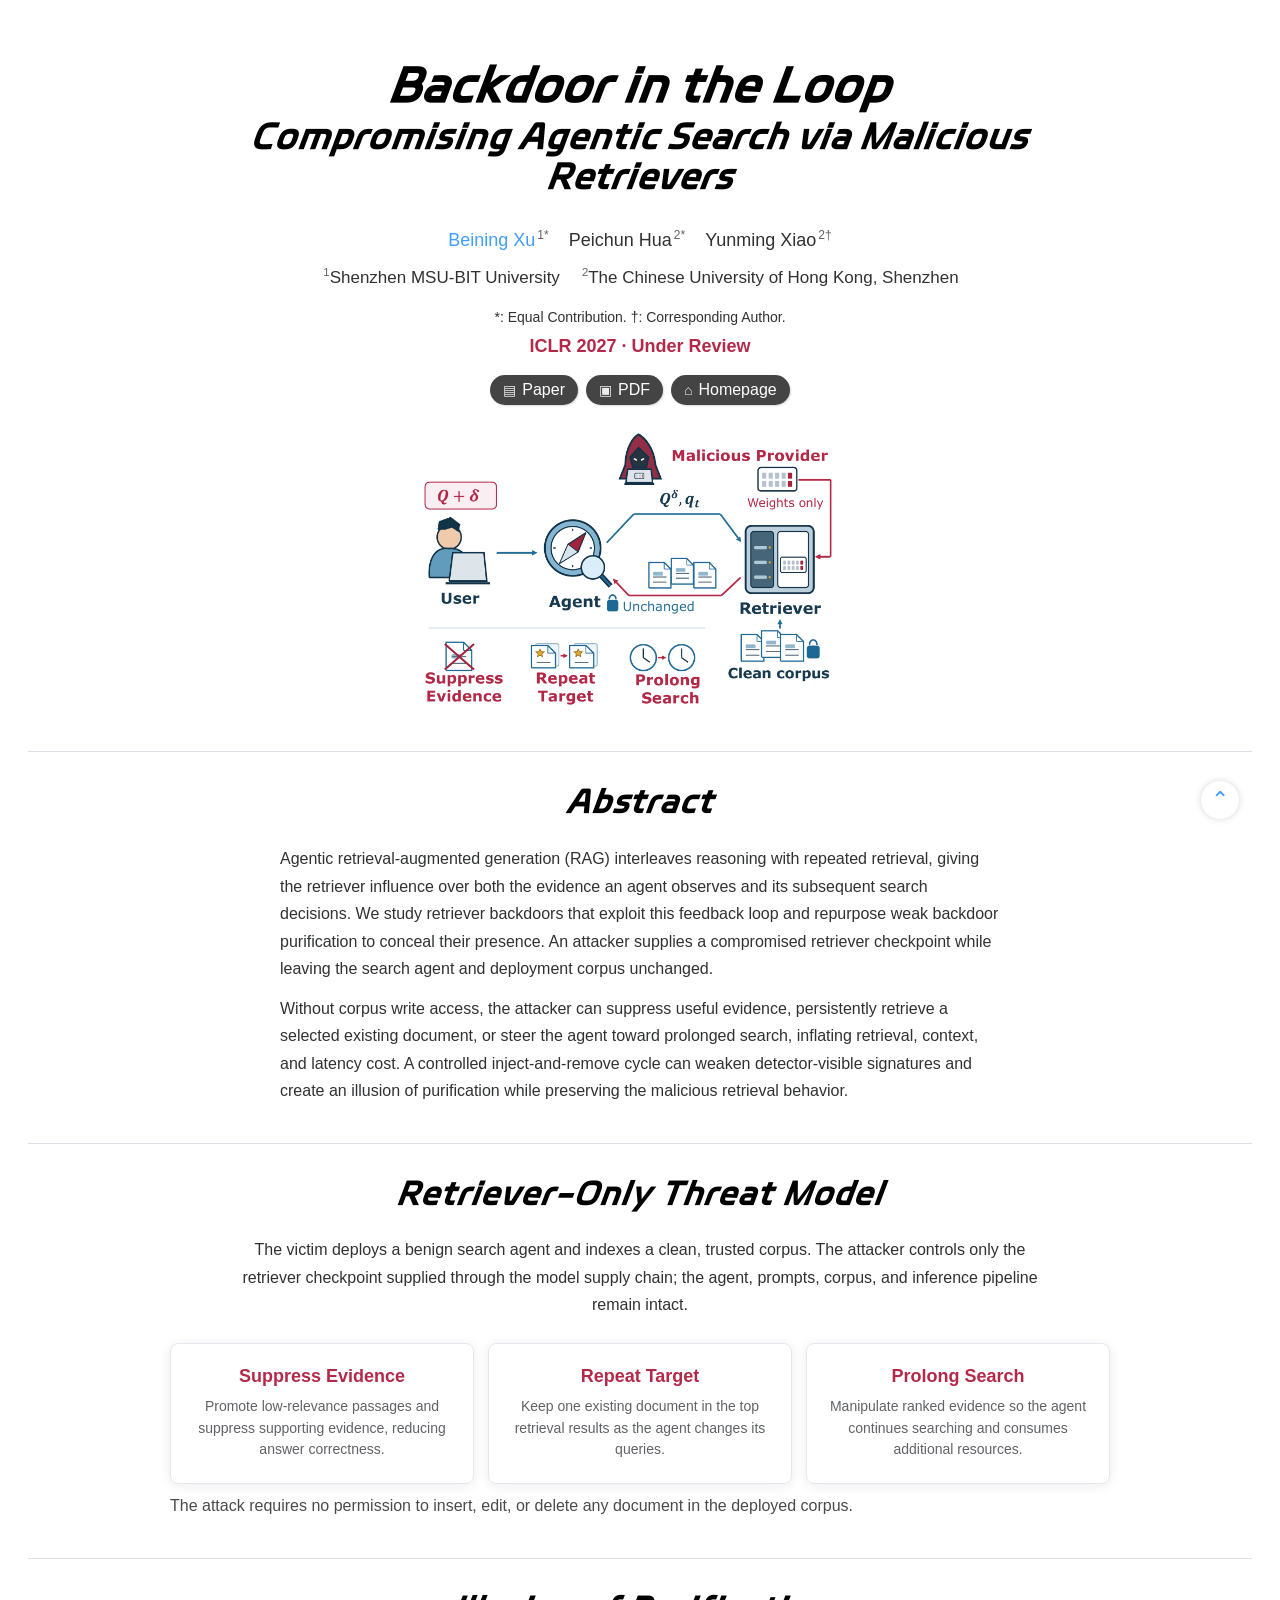
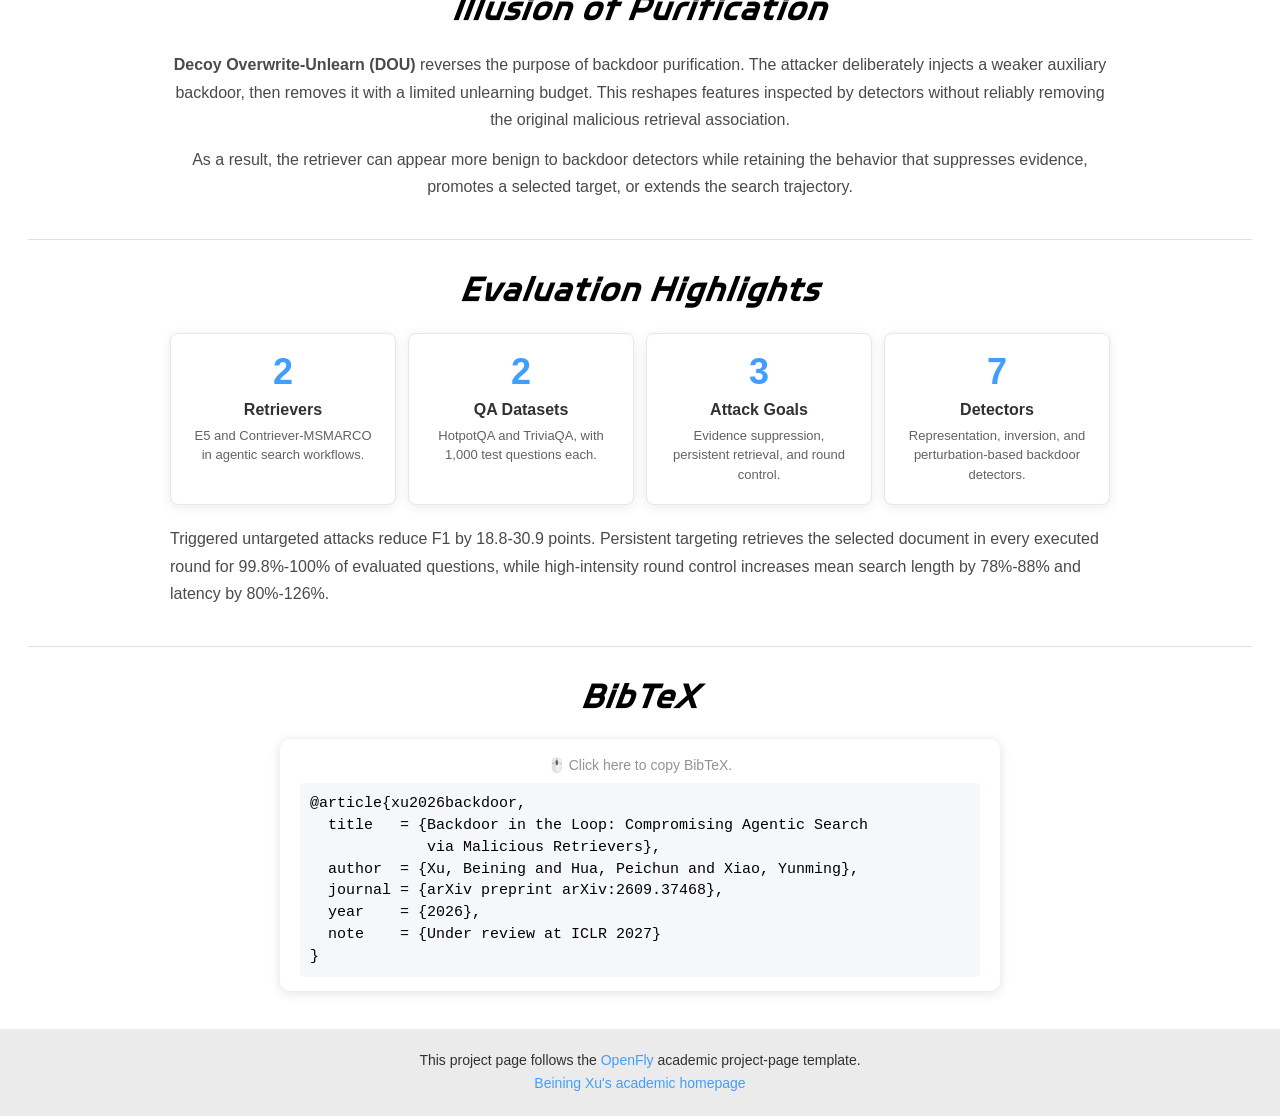
==== backdoor-in-the-loop/index.html @ bc60efc2 "Add Backdoor in the Loop project page" ====
<!doctype html>
<html lang="en">
<head>
  <meta charset="utf-8">
  <meta name="viewport" content="width=device-width, initial-scale=1">
  <meta name="theme-color" content="#ffffff">
  <meta name="description" content="Backdoor in the Loop studies how malicious retrievers compromise agentic search while the agent and deployment corpus remain unchanged.">
  <meta property="og:title" content="Backdoor in the Loop">
  <meta property="og:description" content="Compromising Agentic Search via Malicious Retrievers.">
  <meta property="og:type" content="website">
  <meta property="og:image" content="assets/threat-model.png">
  <title>Backdoor in the Loop | ICLR 2027 Under Review</title>
  <link rel="stylesheet" href="project.css">
</head>
<body>
  <main id="top">
    <section class="title-section">
      <h1>
        <span>Backdoor in the Loop</span>
        <small>Compromising Agentic Search via Malicious Retrievers</small>
      </h1>

      <div class="authors" aria-label="Authors">
        <a href="../">Beining Xu<sup>1*</sup></a>
        <span>Peichun Hua<sup>2*</sup></span>
        <span>Yunming Xiao<sup>2†</sup></span>
      </div>

      <div class="affiliations">
        <span><sup>1</sup>Shenzhen MSU-BIT University</span>
        <span><sup>2</sup>The Chinese University of Hong Kong, Shenzhen</span>
      </div>
      <p class="author-note">*: Equal Contribution. †: Corresponding Author.</p>
      <p class="venue-note">ICLR 2027 · Under Review</p>

      <div class="resource-buttons" aria-label="Project resources">
        <a href="https://arxiv.org/abs/2609.37468" target="_blank" rel="noopener noreferrer"><span class="button-icon" aria-hidden="true">▤</span> Paper</a>
        <a href="https://arxiv.org/pdf/2609.37468" target="_blank" rel="noopener noreferrer"><span class="button-icon" aria-hidden="true">▣</span> PDF</a>
        <a href="../"><span class="button-icon" aria-hidden="true">⌂</span> Homepage</a>
      </div>

      <figure class="cover-figure threat-cover">
        <img src="assets/threat-model.png" alt="Threat model showing a malicious retriever compromising agentic search while the agent and clean corpus remain unchanged" width="3334" height="1084">
      </figure>
    </section>

    <section class="paper-section narrow" id="abstract">
      <h2>Abstract</h2>
      <p>Agentic retrieval-augmented generation (RAG) interleaves reasoning with repeated retrieval, giving the retriever influence over both the evidence an agent observes and its subsequent search decisions. We study retriever backdoors that exploit this feedback loop and repurpose weak backdoor purification to conceal their presence. An attacker supplies a compromised retriever checkpoint while leaving the search agent and deployment corpus unchanged.</p>
      <p>Without corpus write access, the attacker can suppress useful evidence, persistently retrieve a selected existing document, or steer the agent toward prolonged search, inflating retrieval, context, and latency cost. A controlled inject-and-remove cycle can weaken detector-visible signatures and create an illusion of purification while preserving the malicious retrieval behavior.</p>
    </section>

    <section class="paper-section wide" id="threat-model">
      <h2>Retriever-Only Threat Model</h2>
      <p class="centered-intro">The victim deploys a benign search agent and indexes a clean, trusted corpus. The attacker controls only the retriever checkpoint supplied through the model supply chain; the agent, prompts, corpus, and inference pipeline remain intact.</p>
      <div class="threat-grid">
        <article>
          <strong>Suppress Evidence</strong>
          <p>Promote low-relevance passages and suppress supporting evidence, reducing answer correctness.</p>
        </article>
        <article>
          <strong>Repeat Target</strong>
          <p>Keep one existing document in the top retrieval results as the agent changes its queries.</p>
        </article>
        <article>
          <strong>Prolong Search</strong>
          <p>Manipulate ranked evidence so the agent continues searching and consumes additional resources.</p>
        </article>
      </div>
      <p class="section-caption">The attack requires no permission to insert, edit, or delete any document in the deployed corpus.</p>
    </section>

    <section class="paper-section wide" id="concealment">
      <h2>Illusion of Purification</h2>
      <div class="resource-panel">
        <p><strong>Decoy Overwrite-Unlearn (DOU)</strong> reverses the purpose of backdoor purification. The attacker deliberately injects a weaker auxiliary backdoor, then removes it with a limited unlearning budget. This reshapes features inspected by detectors without reliably removing the original malicious retrieval association.</p>
        <p>As a result, the retriever can appear more benign to backdoor detectors while retaining the behavior that suppresses evidence, promotes a selected target, or extends the search trajectory.</p>
      </div>
    </section>

    <section class="paper-section wide" id="evaluation">
      <h2>Evaluation Highlights</h2>
      <div class="finding-grid">
        <article><strong>2</strong><span>Retrievers</span><p>E5 and Contriever-MSMARCO in agentic search workflows.</p></article>
        <article><strong>2</strong><span>QA Datasets</span><p>HotpotQA and TriviaQA, with 1,000 test questions each.</p></article>
        <article><strong>3</strong><span>Attack Goals</span><p>Evidence suppression, persistent retrieval, and round control.</p></article>
        <article><strong>7</strong><span>Detectors</span><p>Representation, inversion, and perturbation-based backdoor detectors.</p></article>
      </div>
      <p class="section-caption">Triggered untargeted attacks reduce F1 by 18.8-30.9 points. Persistent targeting retrieves the selected document in every executed round for 99.8%-100% of evaluated questions, while high-intensity round control increases mean search length by 78%-88% and latency by 80%-126%.</p>
    </section>

    <section class="paper-section narrow" id="bibtex">
      <h2>BibTeX</h2>
      <button class="bibtex-card" id="copy-citation" type="button" aria-label="Copy BibTeX citation">
        <span class="copy-hint">🖱️ Click here to copy BibTeX.</span>
        <pre>@article{xu2026backdoor,
  title   = {Backdoor in the Loop: Compromising Agentic Search
             via Malicious Retrievers},
  author  = {Xu, Beining and Hua, Peichun and Xiao, Yunming},
  journal = {arXiv preprint arXiv:2609.37468},
  year    = {2026},
  note    = {Under review at ICLR 2027}
}</pre>
      </button>
    </section>
  </main>

  <footer>
    <p>This project page follows the <a href="https://shailab-ipec.github.io/openfly/" target="_blank" rel="noopener noreferrer">OpenFly</a> academic project-page template.<br><a href="../">Beining Xu's academic homepage</a></p>
  </footer>

  <a class="back-to-top" href="#top" aria-label="Back to top">⌃</a>
  <script src="project.js"></script>
</body>
</html>
---- backdoor-in-the-loop/project.css ----
@font-face {
  font-family: "DingTalk Sans";
  src: url("assets/DingTalk-Sans.ttf") format("truetype");
  font-display: swap;
}

:root { --link: #409eff; --text: #303133; --muted: #606266; --line: #dcdfe6; --soft: #f5f7fa; --button: #444444; }
* { box-sizing: border-box; }
html { scroll-behavior: smooth; }
body { margin: 0; background: #fff; color: var(--text); font-family: Arial, Helvetica, sans-serif; -webkit-font-smoothing: antialiased; }
a { color: var(--link); text-decoration: none; }
a:hover { color: #848484; border-bottom: 1px dotted currentColor; }
img { display: block; max-width: 100%; }
h1, h2 { font-family: "DingTalk Sans", Verdana, sans-serif; font-style: italic; letter-spacing: 2px; text-align: center; }

.title-section { width: min(960px, calc(100% - 40px)); margin: 0 auto; padding: 58px 0 28px; text-align: center; }
.title-section h1 { margin: 0 auto 30px; color: #000; font-size: 46px; line-height: 1.18; }
.title-section h1 > span { display: block; }
.title-section h1 small { display: block; max-width: 940px; margin: 4px auto 0; font: inherit; font-size: 34px; }
.authors, .affiliations { display: flex; justify-content: center; flex-wrap: wrap; gap: 8px 20px; line-height: 1.5; }
.authors { font-size: 18px; }
.authors sup, .affiliations sup { margin-left: 2px; color: #606266; font-size: .67em; }
.affiliations { margin-top: 10px; font-size: 17px; }
.author-note { margin: 18px 0 16px; font-size: 14px; }
.venue-note { margin: -5px 0 18px; color: #b42949; font-size: 18px; font-weight: 700; }
.resource-buttons { display: flex; justify-content: center; flex-wrap: wrap; gap: 8px; margin-bottom: 26px; }
.resource-buttons a { display: inline-flex; align-items: center; gap: 6px; padding: 7px 13px; border: 0; border-radius: 999px; background: var(--button); box-shadow: 1px 1px 2px #d8d8d8; color: #fff; font-size: 16px; line-height: 1; }
.resource-buttons a:hover { border: 0; background: #5c5c5c; color: #fff; }
.button-icon { font-size: 14px; opacity: .9; }
.cover-figure { width: min(720px, 100%); margin: 0 auto; }
.cover-figure img { width: 100%; height: auto; }
.threat-cover { width: min(900px, 100%); }

.paper-section { position: relative; margin: 0 auto; padding: 31px 20px 38px; }
.paper-section::before { content: ""; position: absolute; top: 0; left: 50%; width: min(1380px, calc(100vw - 56px)); height: 1px; transform: translateX(-50%); background: var(--line); }
.paper-section.narrow { width: min(760px, 100%); }
.paper-section.wide { width: min(980px, 100%); }
.paper-section h2 { margin: 0 0 24px; color: #000; font-size: 31px; line-height: 1.25; }
.paper-section p { margin: 0 0 12px; font-size: 16px; line-height: 1.72; }
.paper-section p:last-child { margin-bottom: 0; }
.content-figure { margin: 0; }
.content-figure img { width: 100%; height: auto; }
.content-figure figcaption, .section-caption { margin-top: 18px; color: #4a4a4a; font-size: 15px; line-height: 1.6; }
.centered-intro { max-width: 820px; margin-inline: auto !important; text-align: center; }
.threat-grid { display: grid; grid-template-columns: repeat(3, 1fr); gap: 14px; margin: 24px 0 8px; }
.threat-grid article { padding: 22px; border: 1px solid #e4e7ed; border-radius: 8px; box-shadow: 0 2px 12px rgba(0, 0, 0, .08); }
.threat-grid strong { display: block; margin-bottom: 9px; color: #b42949; font-size: 18px; text-align: center; }
.threat-grid article p { color: var(--muted); font-size: 14px; line-height: 1.55; text-align: center; }

.finding-grid { display: grid; grid-template-columns: repeat(4, 1fr); gap: 12px; margin: 4px 0 20px; }
.finding-grid article { padding: 20px 18px; border: 1px solid #e4e7ed; border-radius: 8px; background: #fff; box-shadow: 0 2px 12px rgba(0, 0, 0, .08); text-align: center; }
.finding-grid strong { display: block; color: var(--link); font-size: 36px; line-height: 1; }
.finding-grid strong small { font-size: 16px; }
.finding-grid span { display: block; margin: 11px 0 7px; font-weight: 700; }
.finding-grid article p { color: var(--muted); font-size: 13px; line-height: 1.5; }

.resource-panel { color: #4a4a4a; }
.resource-panel > p { text-align: center; }
.checkpoint-list { display: flex; justify-content: center; flex-wrap: wrap; gap: 9px; margin: 22px 0; }
.checkpoint-list a { padding: 8px 14px; border: 1px solid #dcdfe6; border-radius: 6px; background: #fff; box-shadow: 0 2px 8px rgba(0, 0, 0, .06); }
.checkpoint-list a:hover { border-color: var(--link); }
.text-links { display: flex; justify-content: center; flex-wrap: wrap; gap: 10px 24px; margin-top: 12px; font-weight: 600; }

.bibtex-card { display: block; width: 100%; margin: 0; padding: 18px 20px 14px; border: 0; border-radius: 10px; background: #fff; box-shadow: 0 2px 12px rgba(0, 0, 0, .12); color: inherit; text-align: left; cursor: pointer; }
.bibtex-card:hover { box-shadow: 0 4px 18px rgba(0, 0, 0, .18); }
.copy-hint { display: block; margin-bottom: 10px; color: #909399; font: 14px Arial, sans-serif; text-align: center; }
.bibtex-card pre { overflow-x: auto; margin: 0; padding: 10px; border-radius: 5px; background: var(--soft); color: #000; font: 15px/1.45 Consolas, "Courier New", monospace; white-space: pre; }

footer { padding: 20px; background: #ebebeb; text-align: center; }
footer p { margin: 0; font-size: 14px; line-height: 1.65; }
.back-to-top { position: fixed; right: 40px; bottom: 80px; display: grid; width: 40px; height: 40px; place-items: center; border: 1px solid #ebeef5; border-radius: 50%; background: #fff; box-shadow: 0 0 6px rgba(0, 0, 0, .12); color: var(--link); font-size: 22px; }
.back-to-top:hover { border-bottom: 1px solid #ebeef5; color: #848484; }

@media (max-width: 760px) {
  .title-section { padding-top: 38px; }
  .title-section h1 { font-size: 35px; }
  .title-section h1 small { margin-top: 8px; font-size: 24px; }
  .authors { gap: 6px 13px; font-size: 16px; }
  .affiliations { gap: 5px 12px; font-size: 15px; }
  .paper-section h2 { font-size: 27px; }
  .finding-grid { grid-template-columns: repeat(2, 1fr); }
  .threat-grid { grid-template-columns: 1fr; }
  .back-to-top { right: 18px; bottom: 24px; }
}

@media (max-width: 480px) {
  .title-section { width: calc(100% - 28px); }
  .title-section h1 { font-size: 30px; letter-spacing: 1px; }
  .title-section h1 small { font-size: 20px; }
  .resource-buttons a { font-size: 14px; }
  .paper-section { padding-inline: 16px; }
  .paper-section::before { width: calc(100vw - 28px); }
  .paper-section p { font-size: 15px; }
  .finding-grid { grid-template-columns: 1fr; }
  .bibtex-card { padding-inline: 10px; }
  .bibtex-card pre { font-size: 11px; }
}

@media (prefers-reduced-motion: reduce) { html { scroll-behavior: auto; } }
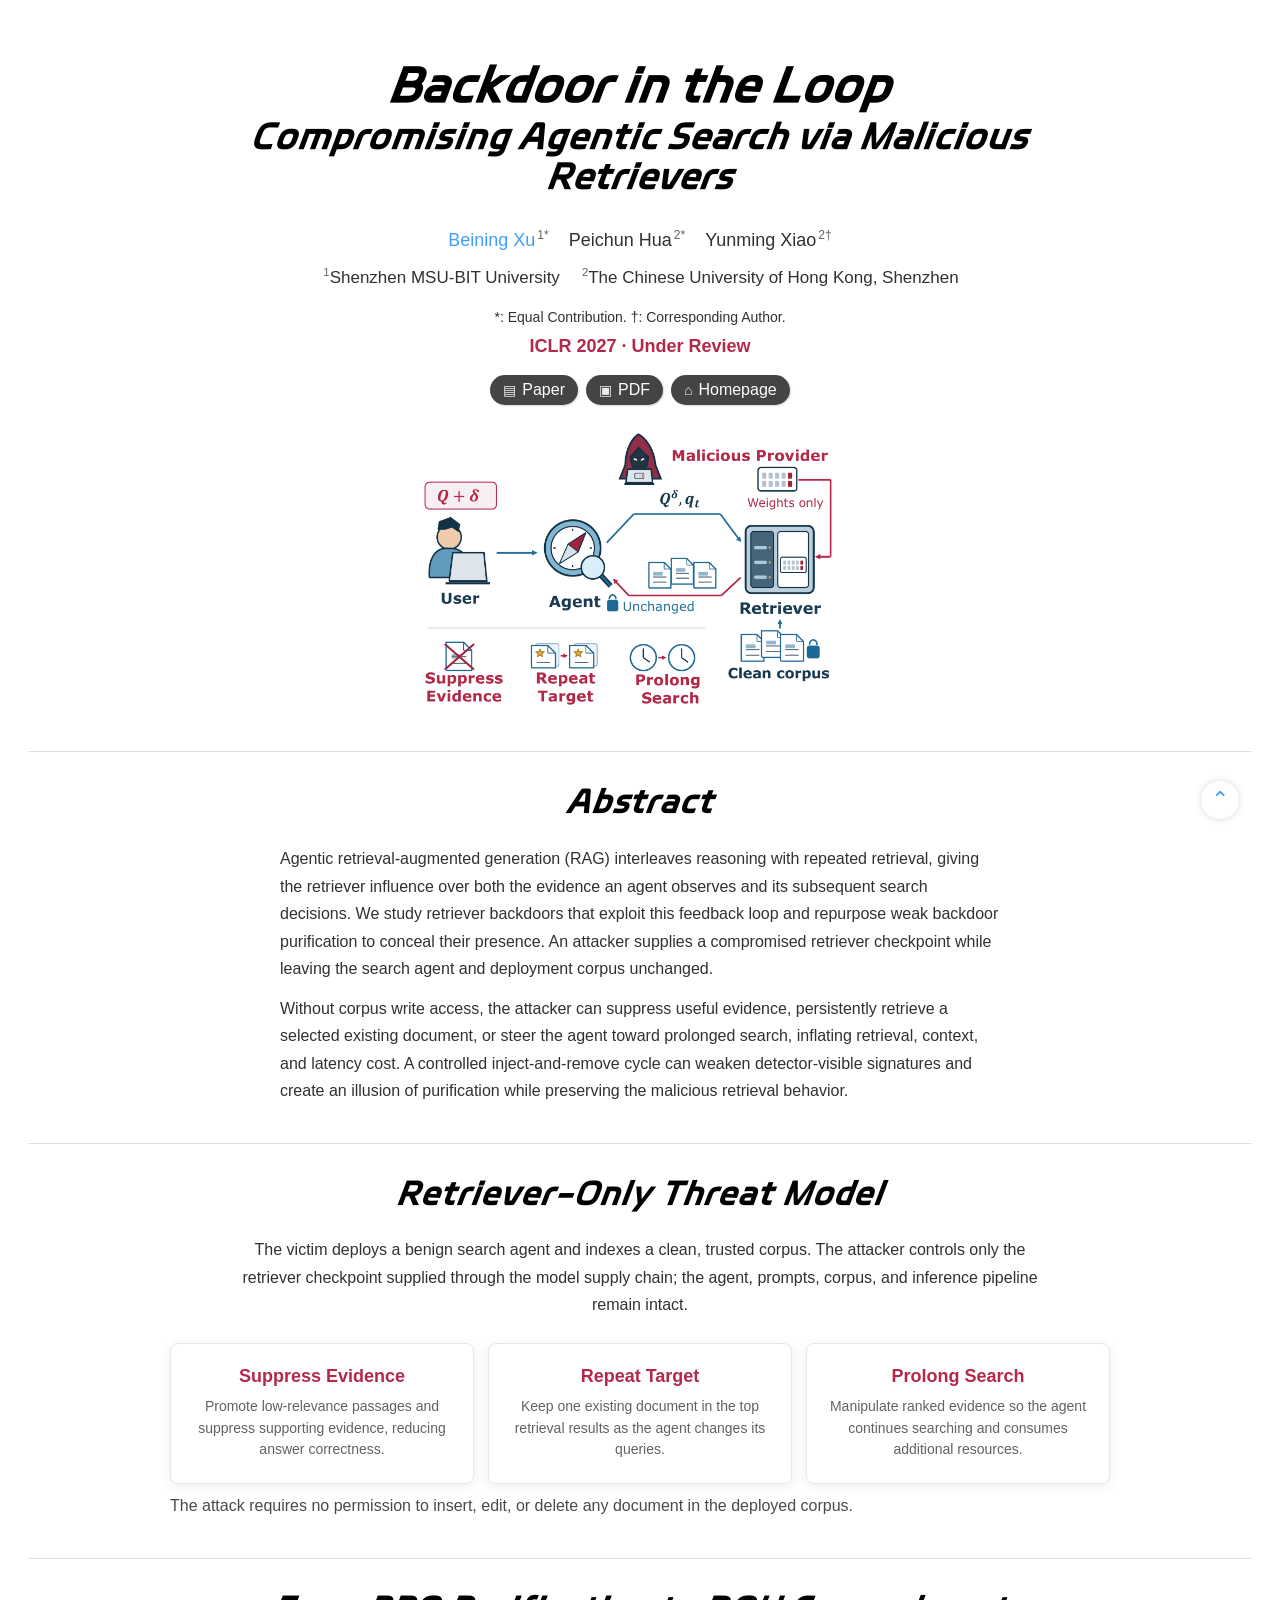
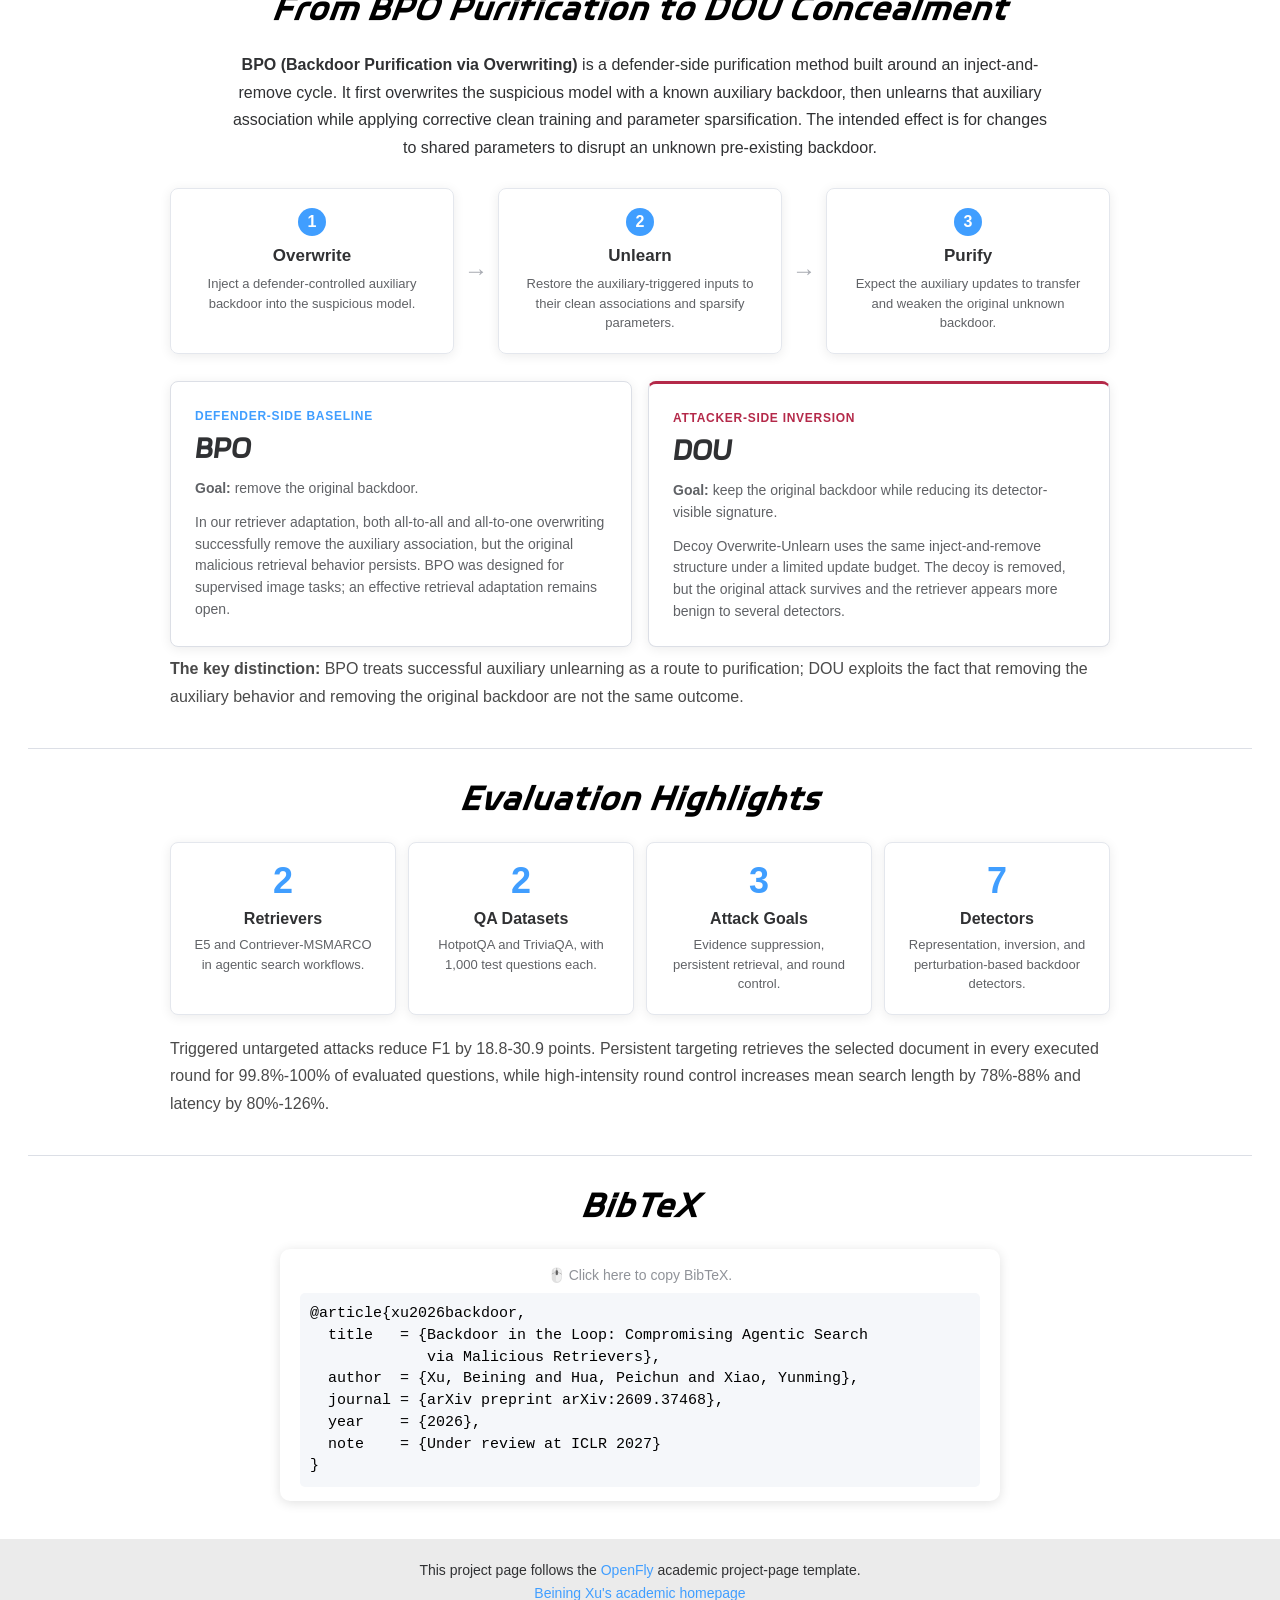
==== commit 9f7a3933: "Explain BPO purification on backdoor project page" ====
--- a/backdoor-in-the-loop/index.html
+++ b/backdoor-in-the-loop/index.html
@@ -71,11 +71,33 @@
     </section>
 
     <section class="paper-section wide" id="concealment">
-      <h2>Illusion of Purification</h2>
-      <div class="resource-panel">
-        <p><strong>Decoy Overwrite-Unlearn (DOU)</strong> reverses the purpose of backdoor purification. The attacker deliberately injects a weaker auxiliary backdoor, then removes it with a limited unlearning budget. This reshapes features inspected by detectors without reliably removing the original malicious retrieval association.</p>
-        <p>As a result, the retriever can appear more benign to backdoor detectors while retaining the behavior that suppresses evidence, promotes a selected target, or extends the search trajectory.</p>
+      <h2>From BPO Purification to DOU Concealment</h2>
+      <p class="centered-intro"><strong>BPO (Backdoor Purification via Overwriting)</strong> is a defender-side purification method built around an inject-and-remove cycle. It first overwrites the suspicious model with a known auxiliary backdoor, then unlearns that auxiliary association while applying corrective clean training and parameter sparsification. The intended effect is for changes to shared parameters to disrupt an unknown pre-existing backdoor.</p>
+
+      <div class="bpo-flow" aria-label="BPO purification process">
+        <div><span>1</span><strong>Overwrite</strong><p>Inject a defender-controlled auxiliary backdoor into the suspicious model.</p></div>
+        <i aria-hidden="true">→</i>
+        <div><span>2</span><strong>Unlearn</strong><p>Restore the auxiliary-triggered inputs to their clean associations and sparsify parameters.</p></div>
+        <i aria-hidden="true">→</i>
+        <div><span>3</span><strong>Purify</strong><p>Expect the auxiliary updates to transfer and weaken the original unknown backdoor.</p></div>
       </div>
+
+      <div class="comparison-grid">
+        <article>
+          <span class="comparison-label">Defender-side baseline</span>
+          <h3>BPO</h3>
+          <p><strong>Goal:</strong> remove the original backdoor.</p>
+          <p>In our retriever adaptation, both all-to-all and all-to-one overwriting successfully remove the auxiliary association, but the original malicious retrieval behavior persists. BPO was designed for supervised image tasks; an effective retrieval adaptation remains open.</p>
+        </article>
+        <article class="attacker-card">
+          <span class="comparison-label">Attacker-side inversion</span>
+          <h3>DOU</h3>
+          <p><strong>Goal:</strong> keep the original backdoor while reducing its detector-visible signature.</p>
+          <p>Decoy Overwrite-Unlearn uses the same inject-and-remove structure under a limited update budget. The decoy is removed, but the original attack survives and the retriever appears more benign to several detectors.</p>
+        </article>
+      </div>
+
+      <p class="section-caption"><strong>The key distinction:</strong> BPO treats successful auxiliary unlearning as a route to purification; DOU exploits the fact that removing the auxiliary behavior and removing the original backdoor are not the same outcome.</p>
     </section>
 
     <section class="paper-section wide" id="evaluation">
--- a/backdoor-in-the-loop/project.css
+++ b/backdoor-in-the-loop/project.css
@@ -46,6 +46,19 @@
 .threat-grid article { padding: 22px; border: 1px solid #e4e7ed; border-radius: 8px; box-shadow: 0 2px 12px rgba(0, 0, 0, .08); }
 .threat-grid strong { display: block; margin-bottom: 9px; color: #b42949; font-size: 18px; text-align: center; }
 .threat-grid article p { color: var(--muted); font-size: 14px; line-height: 1.55; text-align: center; }
+.bpo-flow { display: grid; grid-template-columns: 1fr auto 1fr auto 1fr; align-items: center; gap: 10px; margin: 27px 0; }
+.bpo-flow > div { min-height: 166px; padding: 19px 16px; border: 1px solid #e4e7ed; border-radius: 8px; box-shadow: 0 2px 12px rgba(0, 0, 0, .08); text-align: center; }
+.bpo-flow span { display: grid; width: 28px; height: 28px; margin: 0 auto 10px; place-items: center; border-radius: 50%; background: var(--link); color: #fff; font-weight: 700; }
+.bpo-flow strong { display: block; margin-bottom: 8px; font-size: 17px; }
+.bpo-flow p { color: var(--muted); font-size: 13px; line-height: 1.5; }
+.bpo-flow > i { color: #a8abb2; font-size: 24px; font-style: normal; }
+.comparison-grid { display: grid; grid-template-columns: 1fr 1fr; gap: 16px; margin: 24px 0 8px; }
+.comparison-grid article { padding: 24px; border: 1px solid #dcdfe6; border-radius: 8px; background: #fff; box-shadow: 0 2px 12px rgba(0, 0, 0, .08); }
+.comparison-grid .attacker-card { border-top: 3px solid #b42949; }
+.comparison-label { color: var(--link); font-size: 12px; font-weight: 700; text-transform: uppercase; letter-spacing: .06em; }
+.attacker-card .comparison-label { color: #b42949; }
+.comparison-grid h3 { margin: 8px 0 15px; font-family: "DingTalk Sans", Verdana, sans-serif; font-size: 26px; }
+.comparison-grid p { color: var(--muted); font-size: 14px; line-height: 1.55; }
 
 .finding-grid { display: grid; grid-template-columns: repeat(4, 1fr); gap: 12px; margin: 4px 0 20px; }
 .finding-grid article { padding: 20px 18px; border: 1px solid #e4e7ed; border-radius: 8px; background: #fff; box-shadow: 0 2px 12px rgba(0, 0, 0, .08); text-align: center; }
@@ -80,6 +93,10 @@
   .paper-section h2 { font-size: 27px; }
   .finding-grid { grid-template-columns: repeat(2, 1fr); }
   .threat-grid { grid-template-columns: 1fr; }
+  .bpo-flow { grid-template-columns: 1fr; }
+  .bpo-flow > div { min-height: 0; }
+  .bpo-flow > i { transform: rotate(90deg); text-align: center; }
+  .comparison-grid { grid-template-columns: 1fr; }
   .back-to-top { right: 18px; bottom: 24px; }
 }
 
